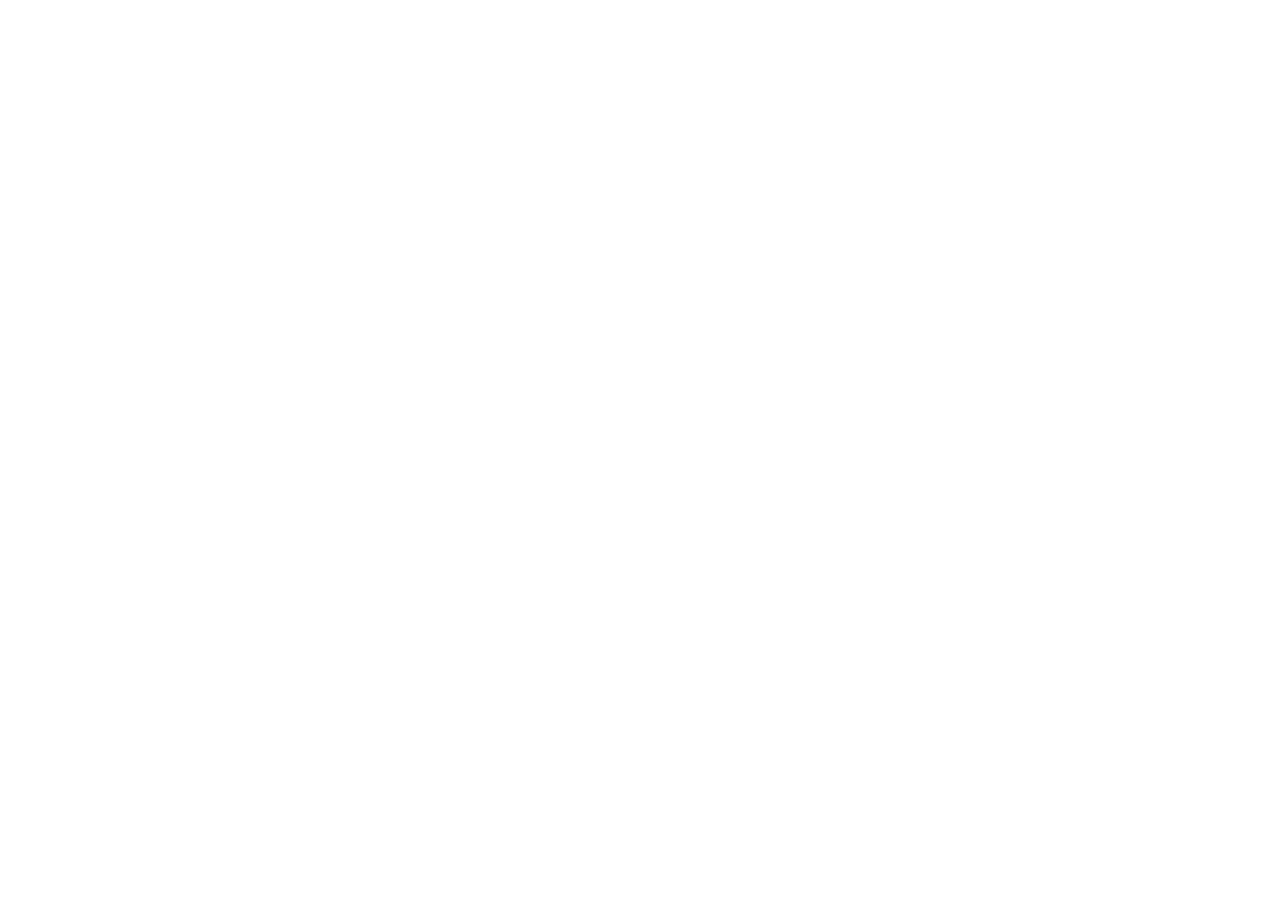
==== third-lesson.html @ 1da9cd45 "Я определенно больше знаю о grid layout" ====
<!DOCTYPE html>
<html lang="en">

<head>
   <meta charset="UTF-8">
   <meta name="viewport" content="width=device-width, initial-scale=1.0">
   <link rel="stylesheet" href="css/third.css">
   <title>Grid layout</title>
</head>

<body>

</body>

</html>
---- css/third.css ----
@charset "UTF-8";
/* CSS Document */
/*обнуляющий стиль*/
* {
  padding: 0;
  margin: 0;
  border: 0;
}

*,
*:before,
*:after {
  -webkit-box-sizing: border-box;
  box-sizing: border-box;
}

:focus,
:active {
  outline: none;
}

a:focus,
a:active {
  outline: none;
}

nav,
footer,
header,
aside {
  display: block;
}

html,
body {
  height: 100%;
  width: 100%;
  font-size: 100%;
  line-height: 1;
  font-size: 14px;
  -ms-text-size-adjust: 100%;
  -moz-text-size-adjust: 100%;
  -webkit-text-size-adjust: 100%;
}

input,
button,
textarea {
  font-family: inherit;
}

input::-ms-clear {
  display: none;
}

button {
  cursor: pointer;
}

button::-moz-focus-inner {
  padding: 0;
  border: 0;
}

a,
a:visited {
  text-decoration: none;
}

a:hover {
  text-decoration: none;
}

ul li {
  list-style: none;
}

img {
  vertical-align: top;
}

h1,
h2,
h3,
h4,
h5,
h6 {
  font-size: inherit;
  font-weight: 400;
}

/*------------------------------------------------------------------------*/
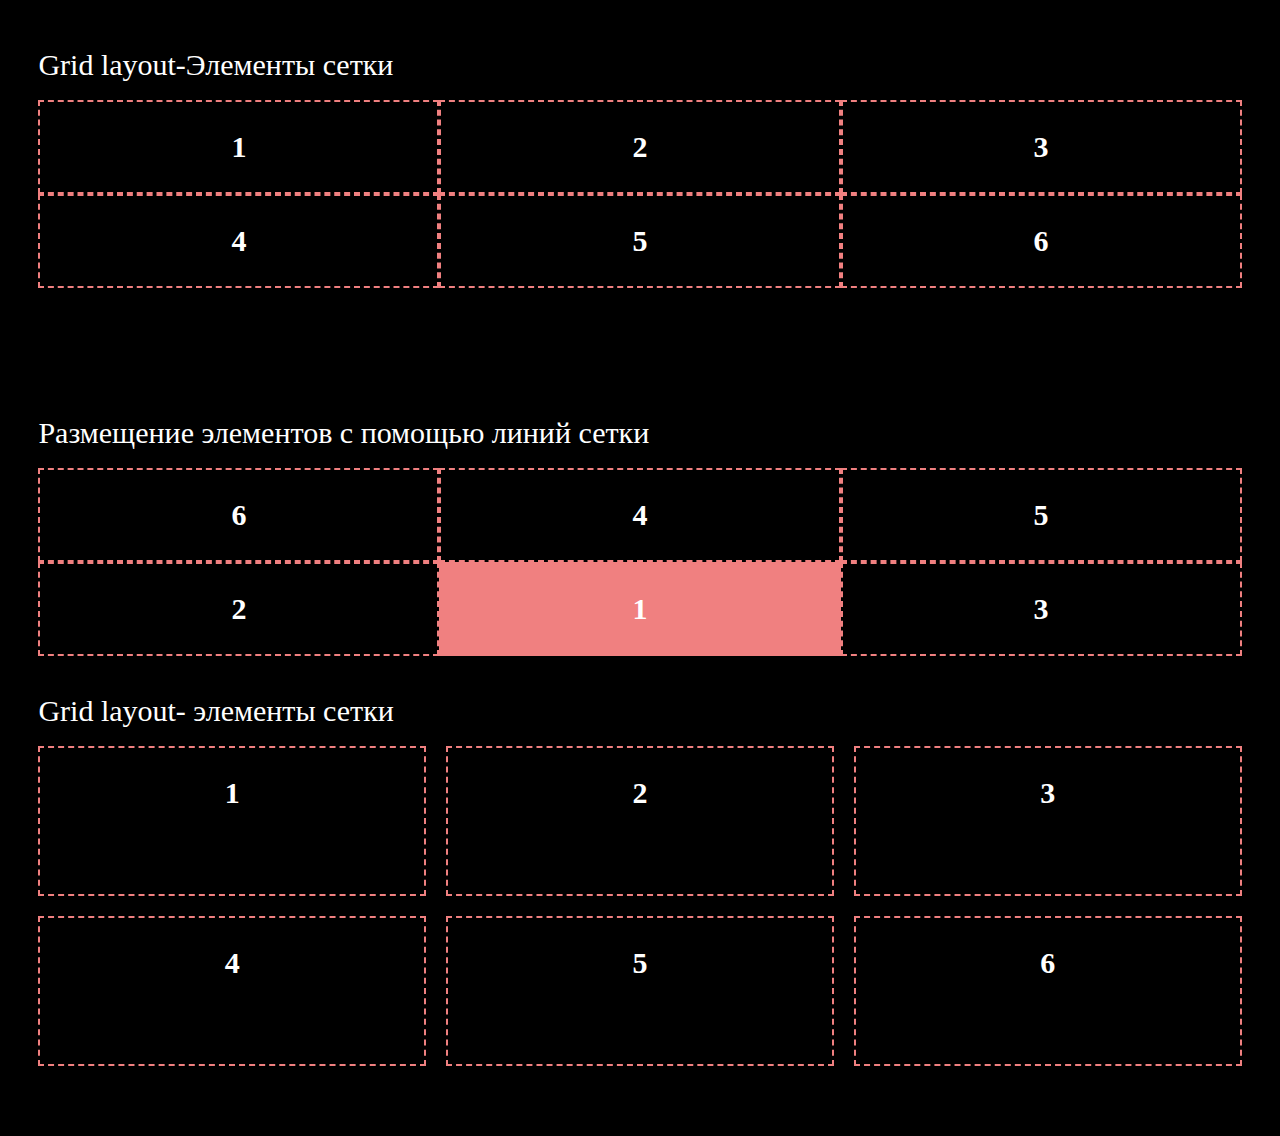
==== commit 306683e9: "изучили свойства grid layout" ====
--- a/third-lesson.html
+++ b/third-lesson.html
@@ -5,11 +5,53 @@
    <meta charset="UTF-8">
    <meta name="viewport" content="width=device-width, initial-scale=1.0">
    <link rel="stylesheet" href="css/third.css">
-   <title>Grid layout</title>
+   <title>Grid layout-элементы сетки</title>
 </head>
 
 <body>
-
+   <div class="wrapper">
+      <div class="content">
+         <h1>Grid layout-Элементы сетки</h1>
+         <div class="grid">
+            <div class="grid-body">
+               <div class="grid-item">1</div>
+               <span class="grid-item">2</span>
+               <!--при применении grid строчные объекты становятся блочными и на них действуют все свойства что и на блочные-->
+               <div class="grid-item">3</div>
+               <div class="grid-item">4</div>
+               <span class="grid-item">5</span>
+               <div class="grid-item">6</div>
+            </div>
+         </div>
+         <br>
+         <br>
+         <br>
+         <br>
+         <br>
+         <h2>Размещение элементов с помощью линий сетки</h2>
+         <div class="grid-1">
+            <div class="grid-body-1">
+               <div class="grid-item_1">1</div>
+               <span class="grid-item_2">2</span>
+               <div class="grid-item_3">3</div>
+               <div class="grid-item_4">4</div>
+               <span class="grid-item_5">5</span>
+               <div class="grid-item_6">6</div>
+            </div>
+         </div>
+         <h2>Grid layout- элементы сетки</h2>
+         <div class="grid-2">
+            <div class="grid-body-2">
+               <div class="grid2-item_1">1</div>
+               <span class="grid2-item_2">2</span>
+               <div class="grid2-item_3">3</div>
+               <div class="grid2-item_4">4</div>
+               <span class="grid2-item_5">5</span>
+               <div class="grid2-item_6">6</div>
+            </div>
+         </div>
+      </div>
+   </div>
 </body>
 
 </html>--- a/css/third.css
+++ b/css/third.css
@@ -90,3 +90,145 @@
 }
 
 /*------------------------------------------------------------------------*/
+body {
+  background-color: black;
+  color: white;
+  font-weight: 900;
+}
+
+h1,
+h2 {
+  font-size: 30px;
+  margin: 20px 0;
+}
+
+.wrapper {
+  min-height: 100%;
+  overflow: hidden;
+}
+
+.content {
+  padding: 30px 3%;
+}
+
+.grid {
+  font-size: 30px;
+  position: relative;
+  margin: 0 0 40px 0;
+}
+
+.grid-body {
+  display: -ms-grid;
+  display: grid;
+  -ms-grid-rows: (1fr)[2];
+  -ms-grid-columns: (1fr)[3];
+      grid-template: repeat(2, 1fr)/repeat(3, 1fr);
+}
+
+.grid-item {
+  text-align: center;
+  border: 2px dashed lightcoral;
+  padding: 30px;
+}
+
+/*размещение элементов с помощью линий сетки*/
+.grid-1 {
+  font-size: 30px;
+  position: relative;
+  margin: 0 0 40px 0;
+}
+
+.grid-body-1 {
+  display: -ms-grid;
+  display: grid;
+  -ms-grid-rows: [start] 1fr [row2] 1fr [row-end];
+      grid-template-rows: [start] 1fr [row2] 1fr [row-end];
+  -ms-grid-columns: [start] 1fr [col2] 1fr [col3] 1fr [col-end];
+      grid-template-columns: [start] 1fr [col2] 1fr [col3] 1fr [col-end];
+}
+
+.grid-item_1,
+.grid-item_2,
+.grid-item_3,
+.grid-item_4,
+.grid-item_5,
+.grid-item_6 {
+  text-align: center;
+  border: 2px dashed lightcoral;
+  padding: 30px;
+}
+
+.grid-item_1 {
+  /*grid-row: 1/3;
+   grid-column: 1/3;*/
+  -webkit-box-ordinal-group: 6;
+      -ms-flex-order: 5;
+          order: 5;
+  background-color: lightcoral;
+}
+
+.grid-item_2 {
+  -webkit-box-ordinal-group: 5;
+      -ms-flex-order: 4;
+          order: 4;
+}
+
+.grid-item_3 {
+  -webkit-box-ordinal-group: 7;
+      -ms-flex-order: 6;
+          order: 6;
+}
+
+.grid-item_4 {
+  -webkit-box-ordinal-group: 3;
+      -ms-flex-order: 2;
+          order: 2;
+}
+
+.grid-item_5 {
+  -webkit-box-ordinal-group: 4;
+      -ms-flex-order: 3;
+          order: 3;
+}
+
+.grid-item_6 {
+  -webkit-box-ordinal-group: 2;
+      -ms-flex-order: 1;
+          order: 1;
+}
+
+/*Grid layout- элементы сетки*/
+.grid-2 {
+  font-size: 30px;
+  position: relative;
+  margin: 0 0 40px 0;
+}
+
+.grid-body-2 {
+  display: -ms-grid;
+  display: grid;
+  -ms-grid-rows: [start] 150px [row2] 150px [row-end];
+      grid-template-rows: [start] 150px [row2] 150px [row-end];
+  -ms-grid-columns: [start] 1fr [col2] 1fr [col3] 1fr [col-end];
+      grid-template-columns: [start] 1fr [col2] 1fr [col3] 1fr [col-end];
+  row-gap: 20px;
+  -webkit-column-gap: 20px;
+          column-gap: 20px;
+  /*   justify-items: start; //горизонтальное выравнивание
+   align-items: end; // вертикальное выравнивание */
+}
+
+.grid2-item_1,
+.grid2-item_2,
+.grid2-item_3,
+.grid2-item_4,
+.grid2-item_5,
+.grid2-item_6 {
+  border: 2px dashed lightcoral;
+  text-align: center;
+  padding: 30px;
+}
+
+.grid2-item_1 {
+  /* margin: auto; //располгаем наш элемент по центру ячейки */
+}
